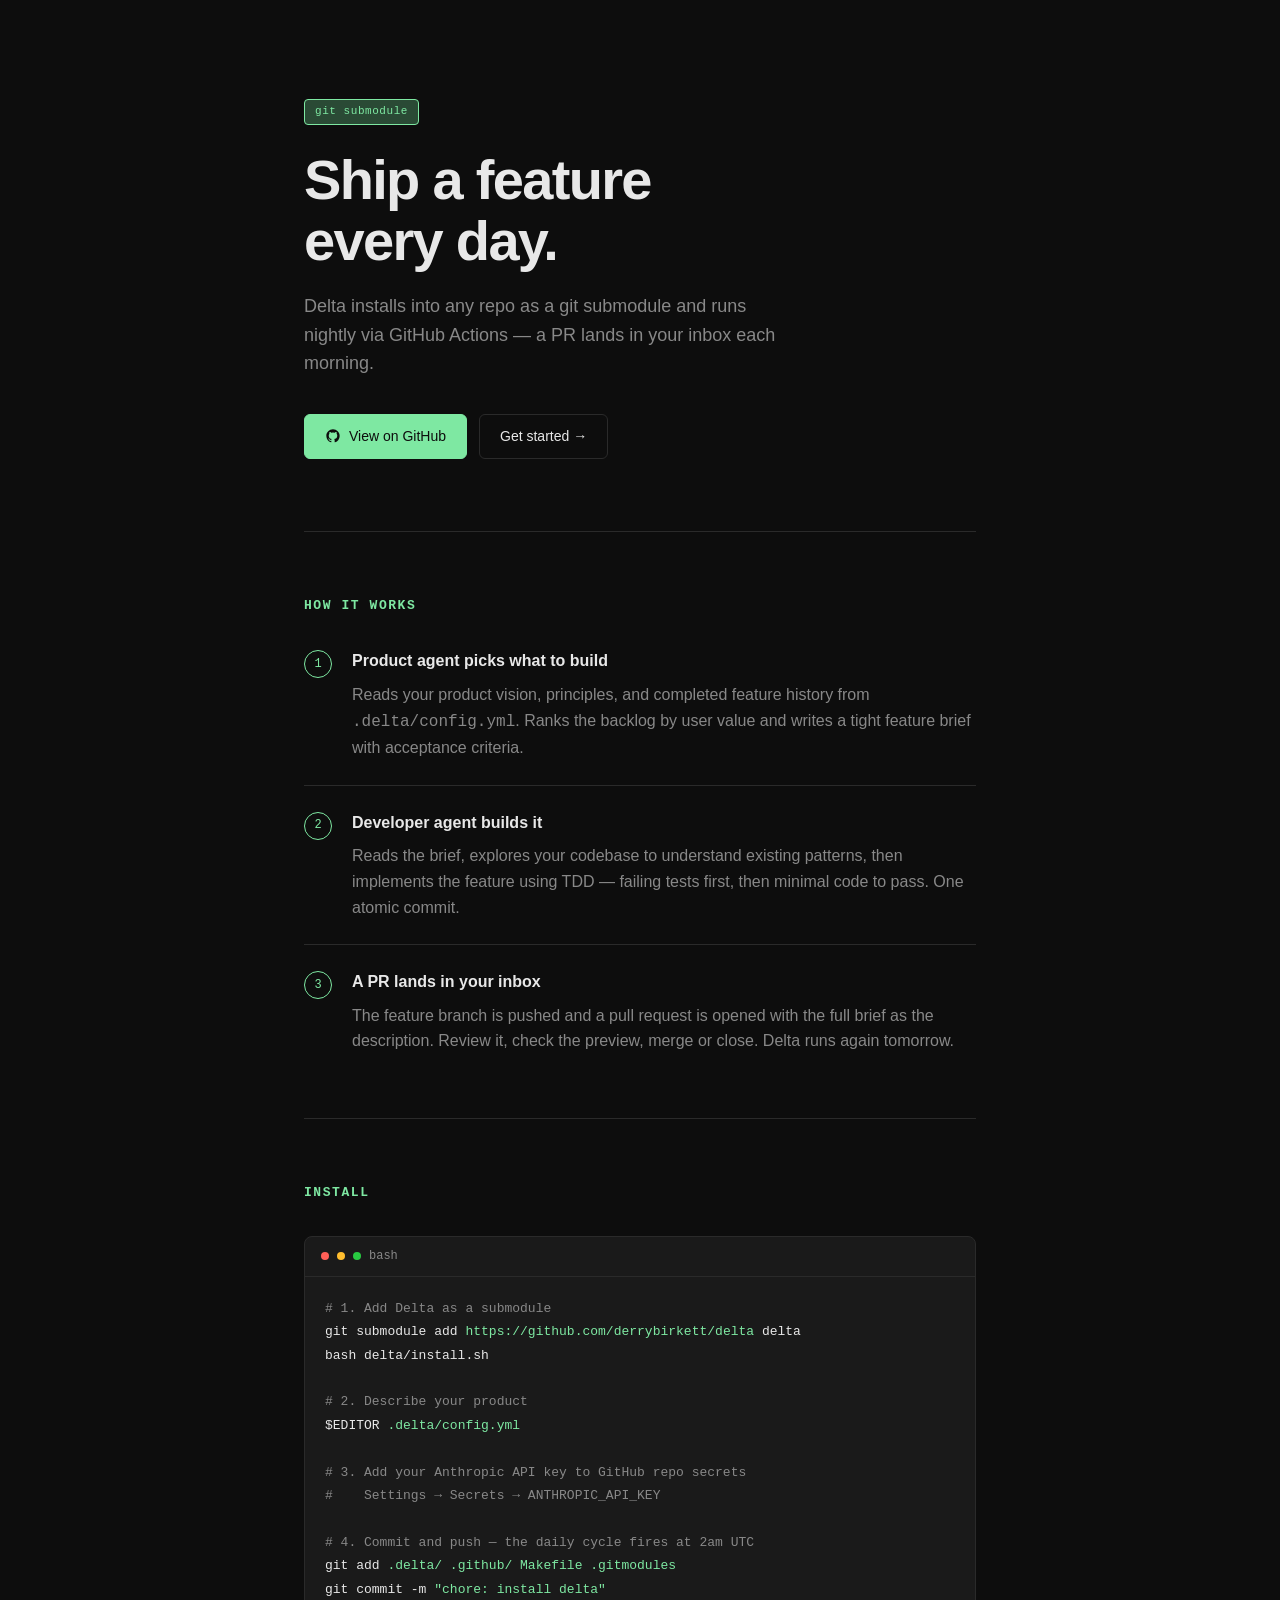
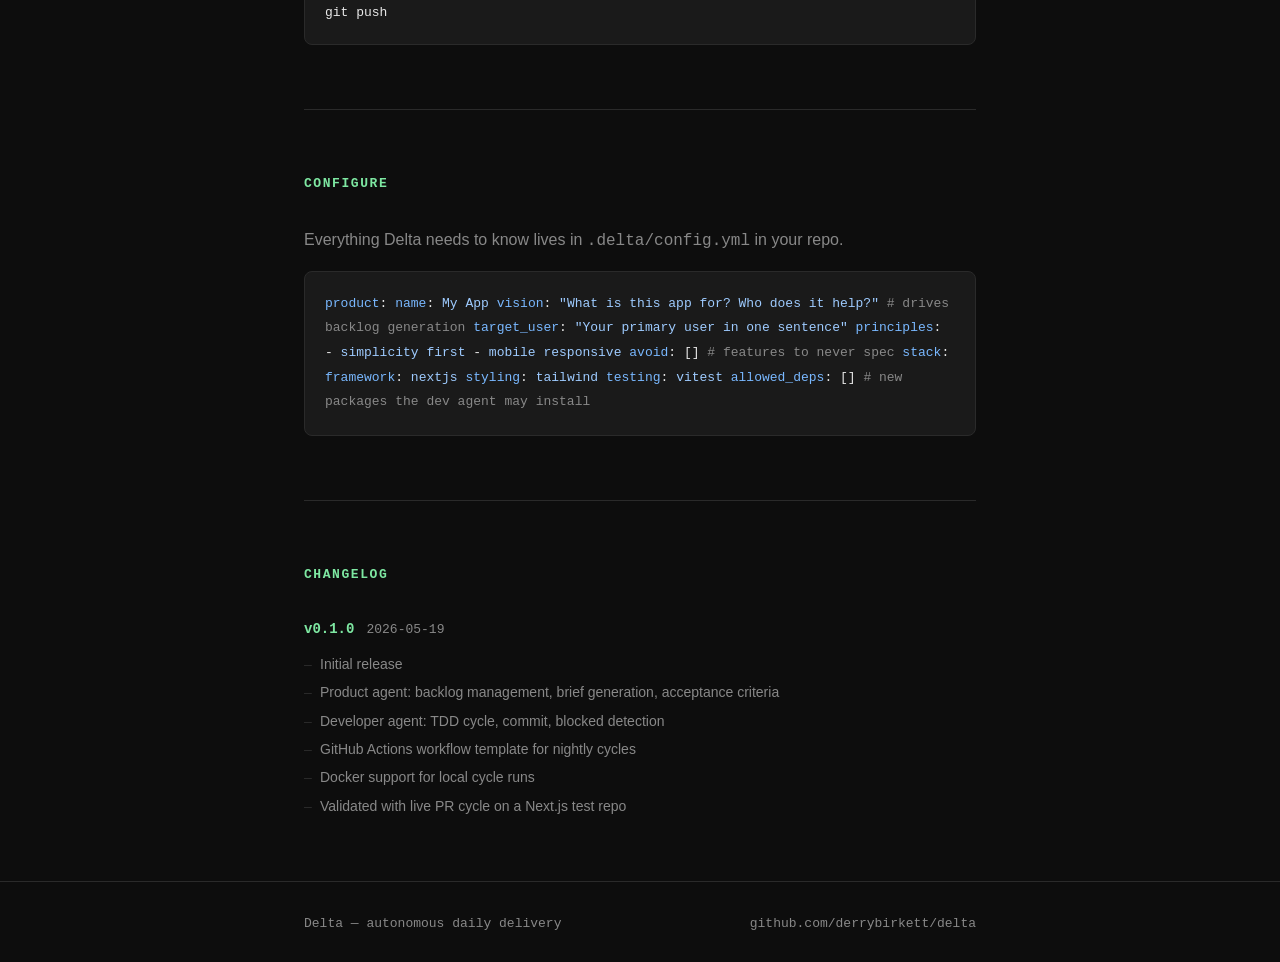
==== index.html @ 91abb2fc "deploy: ed988d0aca6b5d15298010aaf82d086846bd4c56" ====
<!DOCTYPE html>
<html lang="en">
<head>
  <meta charset="UTF-8">
  <meta name="viewport" content="width=device-width, initial-scale=1.0">
  <meta name="description" content="An autonomous agent crew that ships one feature per day. Installs into any repo as a git submodule.">
  <title>Delta — Autonomous daily feature delivery</title>
  <link rel="stylesheet" href="style.css">
</head>
<body>

<div class="container">

  <!-- Hero -->
  <section id="hero">
    <div class="hero-badge">git submodule</div>
    <h1>Ship a feature<br>every day.</h1>
    <p class="subtitle">
      Delta installs into any repo as a git submodule and runs nightly via GitHub Actions — a PR lands in your inbox each morning.
    </p>
    <div class="cta-group">
      <a href="https://github.com/derrybirkett/delta" class="btn btn-primary">
        <svg width="16" height="16" viewBox="0 0 24 24" fill="currentColor"><path d="M12 2C6.477 2 2 6.477 2 12c0 4.418 2.865 8.166 6.839 9.489.5.092.682-.217.682-.482 0-.237-.009-.868-.013-1.703-2.782.604-3.369-1.34-3.369-1.34-.454-1.156-1.11-1.463-1.11-1.463-.908-.62.069-.608.069-.608 1.003.07 1.531 1.03 1.531 1.03.892 1.529 2.341 1.087 2.91.832.092-.647.35-1.088.636-1.338-2.22-.253-4.555-1.11-4.555-4.943 0-1.091.39-1.984 1.029-2.683-.103-.253-.446-1.27.098-2.647 0 0 .84-.269 2.75 1.025A9.578 9.578 0 0 1 12 6.836a9.59 9.59 0 0 1 2.504.337c1.909-1.294 2.747-1.025 2.747-1.025.546 1.377.202 2.394.1 2.647.64.699 1.028 1.592 1.028 2.683 0 3.842-2.339 4.687-4.566 4.935.359.309.678.919.678 1.852 0 1.336-.012 2.415-.012 2.741 0 .267.18.578.688.48C19.138 20.163 22 16.418 22 12c0-5.523-4.477-10-10-10z"/></svg>
        View on GitHub
      </a>
      <a href="#install" class="btn btn-secondary">Get started →</a>
    </div>
  </section>

  <!-- How it works -->
  <section id="how-it-works">
    <h2>How it works</h2>
    <div class="steps">
      <div class="step">
        <div class="step-num">1</div>
        <div class="step-body">
          <h3>Product agent picks what to build</h3>
          <p>Reads your product vision, principles, and completed feature history from <code>.delta/config.yml</code>. Ranks the backlog by user value and writes a tight feature brief with acceptance criteria.</p>
        </div>
      </div>
      <div class="step">
        <div class="step-num">2</div>
        <div class="step-body">
          <h3>Developer agent builds it</h3>
          <p>Reads the brief, explores your codebase to understand existing patterns, then implements the feature using TDD — failing tests first, then minimal code to pass. One atomic commit.</p>
        </div>
      </div>
      <div class="step">
        <div class="step-num">3</div>
        <div class="step-body">
          <h3>A PR lands in your inbox</h3>
          <p>The feature branch is pushed and a pull request is opened with the full brief as the description. Review it, check the preview, merge or close. Delta runs again tomorrow.</p>
        </div>
      </div>
    </div>
  </section>

  <!-- Install -->
  <section id="install">
    <h2>Install</h2>
    <div class="install-block">
      <div class="block-header">
        <span class="dot dot-red"></span>
        <span class="dot dot-yellow"></span>
        <span class="dot dot-green"></span>
        bash
      </div>
      <pre><span class="comment"># 1. Add Delta as a submodule</span>
<span class="cmd">git submodule add</span> <span class="arg">https://github.com/derrybirkett/delta</span> delta
<span class="cmd">bash delta/install.sh</span>

<span class="comment"># 2. Describe your product</span>
<span class="cmd">$EDITOR</span> <span class="arg">.delta/config.yml</span>

<span class="comment"># 3. Add your Anthropic API key to GitHub repo secrets</span>
<span class="comment">#    Settings → Secrets → ANTHROPIC_API_KEY</span>

<span class="comment"># 4. Commit and push — the daily cycle fires at 2am UTC</span>
<span class="cmd">git add</span> <span class="arg">.delta/ .github/ Makefile .gitmodules</span>
<span class="cmd">git commit -m</span> <span class="arg">"chore: install delta"</span>
<span class="cmd">git push</span></pre>
    </div>
  </section>

  <!-- Configure -->
  <section id="configure">
    <h2>Configure</h2>
    <p>Everything Delta needs to know lives in <code>.delta/config.yml</code> in your repo.</p>
    <div class="config-block"><span class="key">product</span>:
  <span class="key">name</span>: <span class="str">My App</span>
  <span class="key">vision</span>: <span class="str">"What is this app for? Who does it help?"</span>   <span class="comment"># drives backlog generation</span>
  <span class="key">target_user</span>: <span class="str">"Your primary user in one sentence"</span>
  <span class="key">principles</span>:
    - <span class="str">simplicity first</span>
    - <span class="str">mobile responsive</span>
  <span class="key">avoid</span>: []                                               <span class="comment"># features to never spec</span>

<span class="key">stack</span>:
  <span class="key">framework</span>: <span class="str">nextjs</span>
  <span class="key">styling</span>: <span class="str">tailwind</span>
  <span class="key">testing</span>: <span class="str">vitest</span>
  <span class="key">allowed_deps</span>: []                                        <span class="comment"># new packages the dev agent may install</span></div>
  </section>

  <!-- Changelog -->
  <section id="changelog">
    <h2>Changelog</h2>
    <div class="changelog">
      <div class="release">
        <div class="release-header">
          <span class="release-version">v0.1.0</span>
          <span class="release-date">2026-05-19</span>
        </div>
        <ul class="release-notes">
          <li>Initial release</li>
          <li>Product agent: backlog management, brief generation, acceptance criteria</li>
          <li>Developer agent: TDD cycle, commit, blocked detection</li>
          <li>GitHub Actions workflow template for nightly cycles</li>
          <li>Docker support for local cycle runs</li>
          <li>Validated with live PR cycle on a Next.js test repo</li>
        </ul>
      </div>
    </div>
  </section>

</div>

<footer>
  <div class="container" style="display:flex;justify-content:space-between;align-items:center;flex-wrap:wrap;gap:12px;width:100%">
    <span>Delta — autonomous daily delivery</span>
    <a href="https://github.com/derrybirkett/delta">github.com/derrybirkett/delta</a>
  </div>
</footer>

</body>
</html>
---- style.css ----
*, *::before, *::after { box-sizing: border-box; margin: 0; padding: 0; }

:root {
  --bg: #0d0d0d;
  --surface: #161616;
  --border: #2a2a2a;
  --text: #e8e8e8;
  --muted: #888;
  --accent: #7ee8a2;
  --accent-dim: #2a4a35;
  --code-bg: #1a1a1a;
  --font-mono: "SF Mono", "Fira Code", "Cascadia Code", ui-monospace, monospace;
  --font-sans: -apple-system, BlinkMacSystemFont, "Segoe UI", sans-serif;
}

html { scroll-behavior: smooth; }

body {
  background: var(--bg);
  color: var(--text);
  font-family: var(--font-sans);
  font-size: 16px;
  line-height: 1.6;
  -webkit-font-smoothing: antialiased;
}

a { color: var(--accent); text-decoration: none; }
a:hover { text-decoration: underline; }

/* Layout */
.container {
  max-width: 720px;
  margin: 0 auto;
  padding: 0 24px;
}

section { padding: 64px 0; border-bottom: 1px solid var(--border); }
section:last-child { border-bottom: none; }

h2 {
  font-size: 13px;
  font-family: var(--font-mono);
  color: var(--accent);
  letter-spacing: 0.12em;
  text-transform: uppercase;
  margin-bottom: 32px;
}

h3 {
  font-size: 16px;
  font-weight: 600;
  margin-bottom: 8px;
  color: var(--text);
}

p { color: var(--muted); margin-bottom: 16px; }
p:last-child { margin-bottom: 0; }

/* Hero */
#hero {
  padding: 96px 0 72px;
  border-bottom: 1px solid var(--border);
}

.hero-badge {
  display: inline-block;
  font-family: var(--font-mono);
  font-size: 11px;
  color: var(--accent);
  background: var(--accent-dim);
  border: 1px solid var(--accent);
  border-radius: 4px;
  padding: 3px 10px;
  margin-bottom: 24px;
  letter-spacing: 0.05em;
}

#hero h1 {
  font-size: clamp(36px, 6vw, 56px);
  font-weight: 700;
  letter-spacing: -0.03em;
  line-height: 1.1;
  margin-bottom: 20px;
  color: var(--text);
}

#hero .subtitle {
  font-size: 18px;
  color: var(--muted);
  max-width: 480px;
  margin-bottom: 36px;
}

.cta-group { display: flex; gap: 12px; flex-wrap: wrap; }

.btn {
  display: inline-flex;
  align-items: center;
  gap: 8px;
  font-size: 14px;
  font-weight: 500;
  padding: 10px 20px;
  border-radius: 6px;
  border: 1px solid transparent;
  cursor: pointer;
  transition: opacity 0.15s;
}
.btn:hover { opacity: 0.85; text-decoration: none; }

.btn-primary {
  background: var(--accent);
  color: #0d0d0d;
  border-color: var(--accent);
}

.btn-secondary {
  background: transparent;
  color: var(--text);
  border-color: var(--border);
}

/* How it works */
.steps { display: flex; flex-direction: column; gap: 0; }

.step {
  display: flex;
  gap: 20px;
  padding: 24px 0;
  border-bottom: 1px solid var(--border);
}
.step:last-child { border-bottom: none; padding-bottom: 0; }
.step:first-child { padding-top: 0; }

.step-num {
  flex-shrink: 0;
  width: 28px;
  height: 28px;
  border-radius: 50%;
  border: 1px solid var(--accent);
  color: var(--accent);
  font-family: var(--font-mono);
  font-size: 12px;
  display: flex;
  align-items: center;
  justify-content: center;
  margin-top: 2px;
}

.step-body p { margin-bottom: 0; }

/* Install */
.install-block {
  background: var(--code-bg);
  border: 1px solid var(--border);
  border-radius: 8px;
  overflow: hidden;
}

.install-block .block-header {
  padding: 10px 16px;
  border-bottom: 1px solid var(--border);
  font-family: var(--font-mono);
  font-size: 12px;
  color: var(--muted);
  display: flex;
  align-items: center;
  gap: 8px;
}

.block-header .dot { width: 8px; height: 8px; border-radius: 50%; }
.dot-red { background: #ff5f57; }
.dot-yellow { background: #ffbd2e; }
.dot-green { background: #28ca41; }

.install-block pre {
  padding: 20px;
  overflow-x: auto;
  font-family: var(--font-mono);
  font-size: 13px;
  line-height: 1.8;
  color: var(--text);
}

.install-block .comment { color: var(--muted); }
.install-block .cmd { color: var(--text); }
.install-block .arg { color: var(--accent); }

/* Config */
.config-block {
  background: var(--code-bg);
  border: 1px solid var(--border);
  border-radius: 8px;
  padding: 20px;
  font-family: var(--font-mono);
  font-size: 13px;
  line-height: 1.9;
  overflow-x: auto;
}

.config-block .key { color: #79b8ff; }
.config-block .val { color: #f97583; }
.config-block .str { color: #9ecbff; }
.config-block .comment { color: var(--muted); }

/* Changelog */
.changelog { display: flex; flex-direction: column; gap: 32px; }

.release-header {
  display: flex;
  align-items: baseline;
  gap: 12px;
  margin-bottom: 12px;
}

.release-version {
  font-family: var(--font-mono);
  font-size: 14px;
  color: var(--accent);
  font-weight: 600;
}

.release-date {
  font-size: 13px;
  color: var(--muted);
  font-family: var(--font-mono);
}

.release-notes {
  list-style: none;
  display: flex;
  flex-direction: column;
  gap: 6px;
}

.release-notes li {
  font-size: 14px;
  color: var(--muted);
  padding-left: 16px;
  position: relative;
}

.release-notes li::before {
  content: "–";
  position: absolute;
  left: 0;
  color: var(--border);
}

/* Footer */
footer {
  padding: 32px 0;
  font-size: 13px;
  color: var(--muted);
  font-family: var(--font-mono);
  display: flex;
  justify-content: space-between;
  align-items: center;
  flex-wrap: wrap;
  gap: 12px;
  border-top: 1px solid var(--border);
}

footer a { color: var(--muted); }
footer a:hover { color: var(--text); }

/* Responsive */
@media (max-width: 480px) {
  #hero { padding: 64px 0 48px; }
  section { padding: 48px 0; }
  .step { gap: 16px; }
}
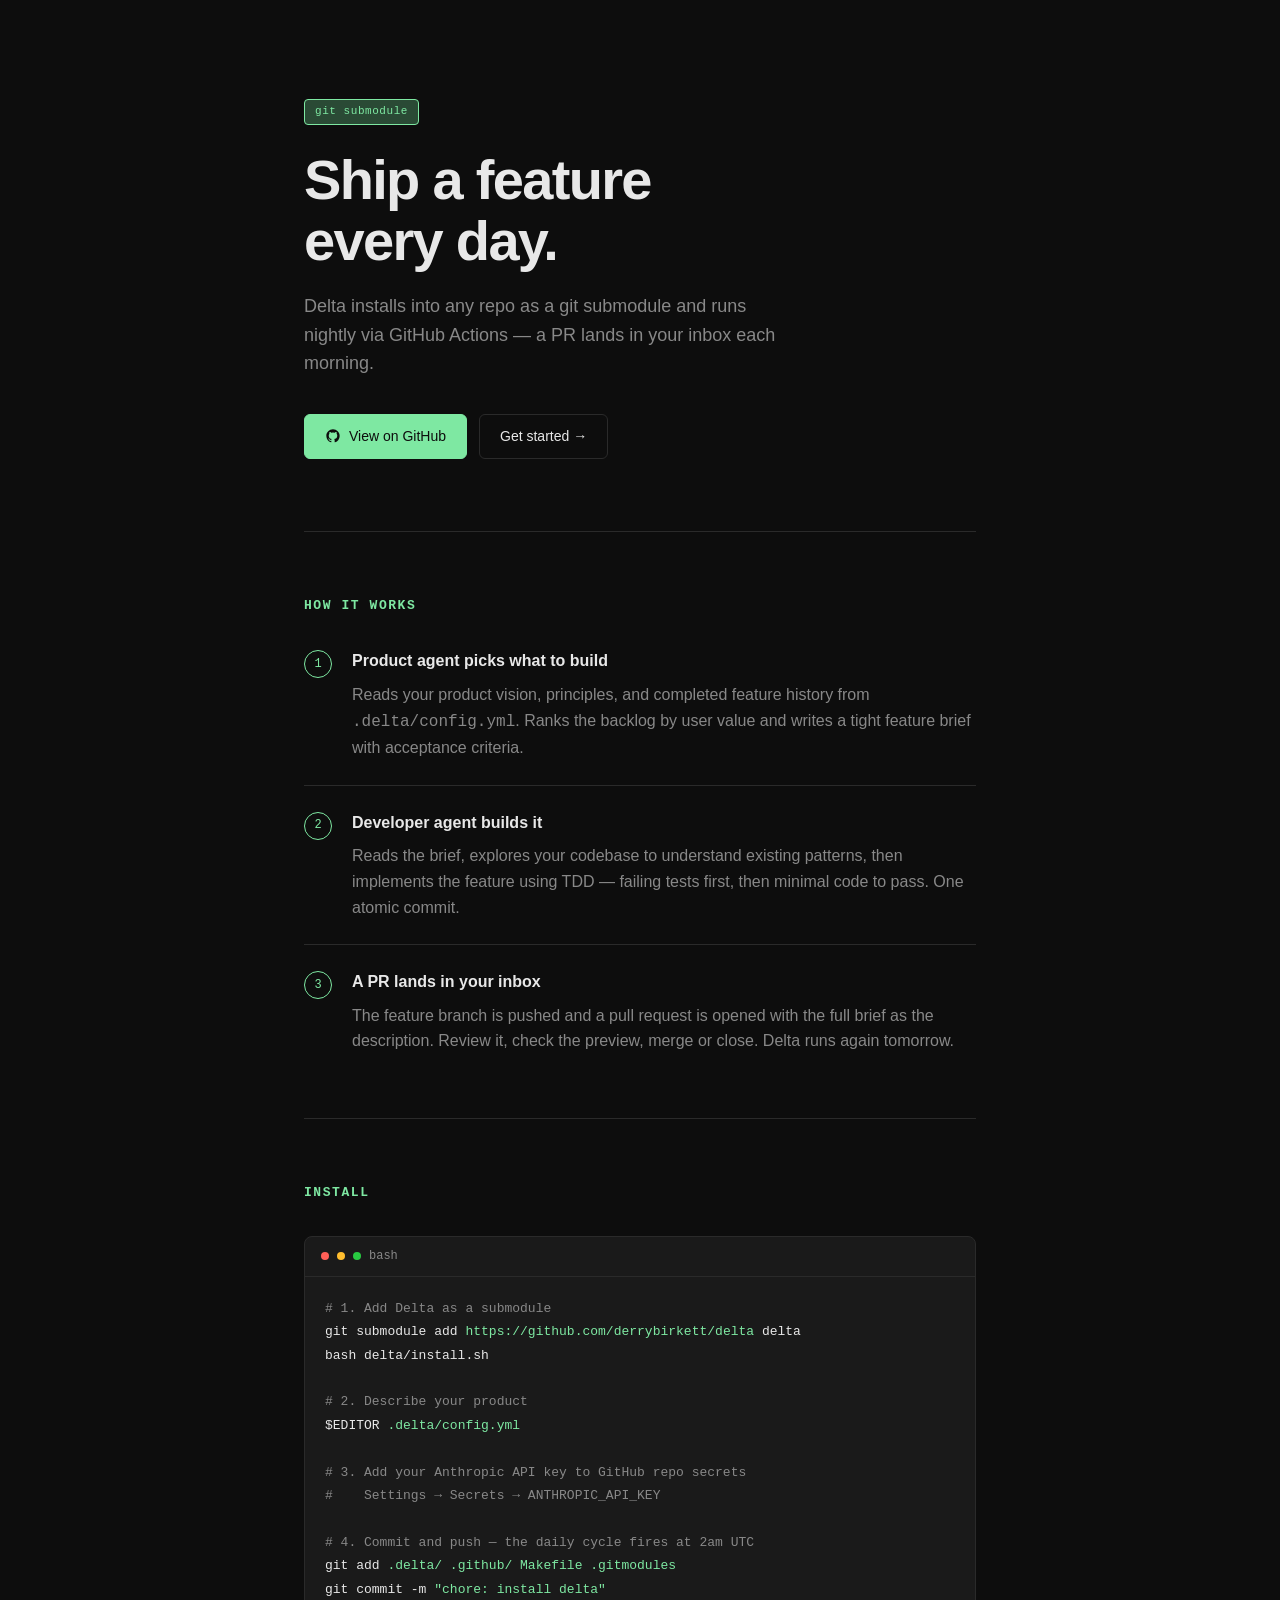
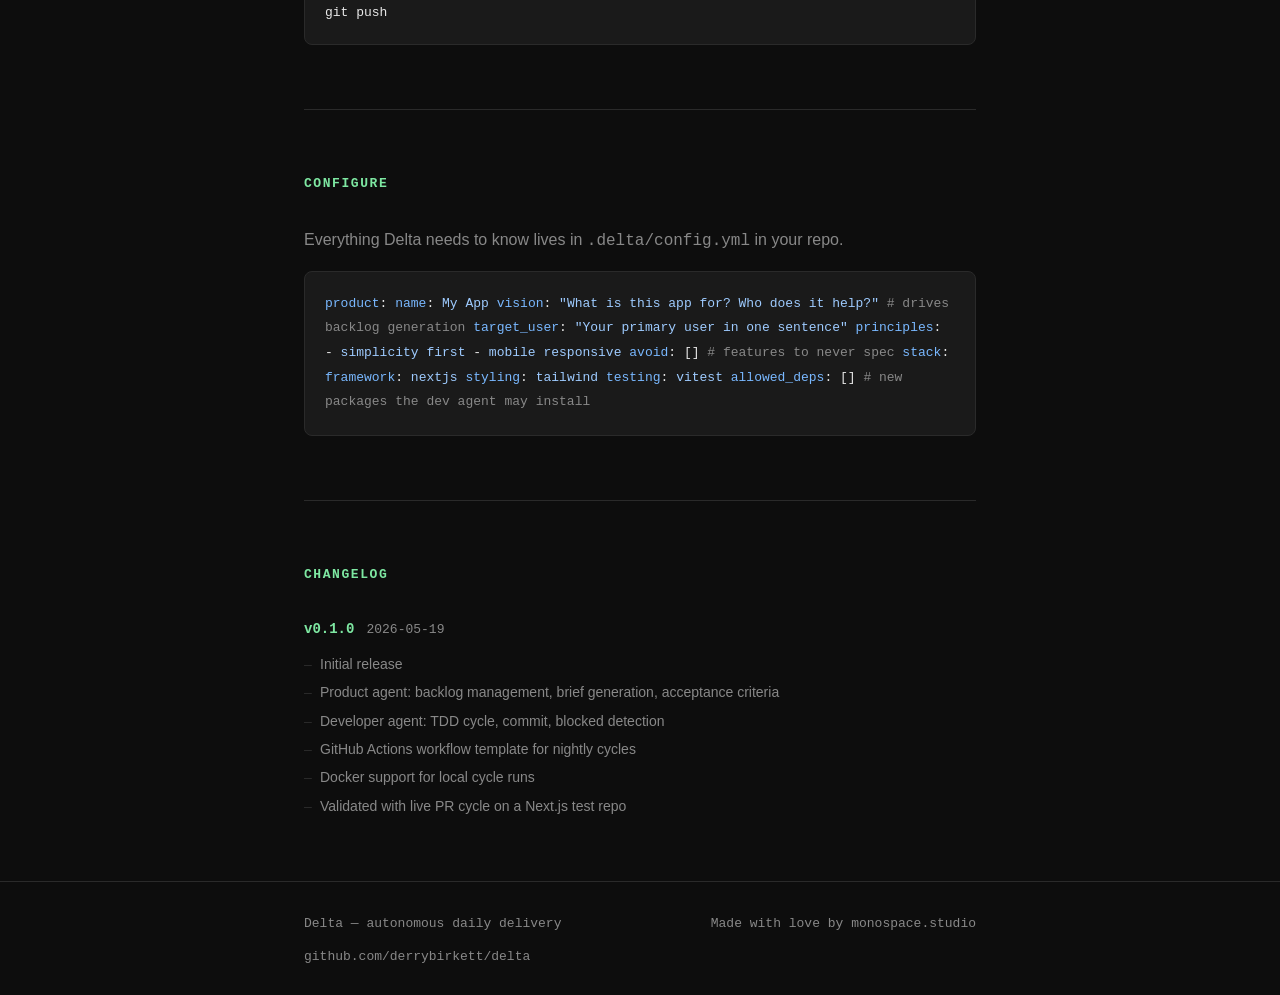
==== commit 63e5f997: "docs: add monospace.studio footer credit" ====
--- a/index.html
+++ b/index.html
@@ -128,6 +128,7 @@
 <footer>
   <div class="container" style="display:flex;justify-content:space-between;align-items:center;flex-wrap:wrap;gap:12px;width:100%">
     <span>Delta — autonomous daily delivery</span>
+    <span>Made with love by <a href="https://monospace.studio">monospace.studio</a></span>
     <a href="https://github.com/derrybirkett/delta">github.com/derrybirkett/delta</a>
   </div>
 </footer>
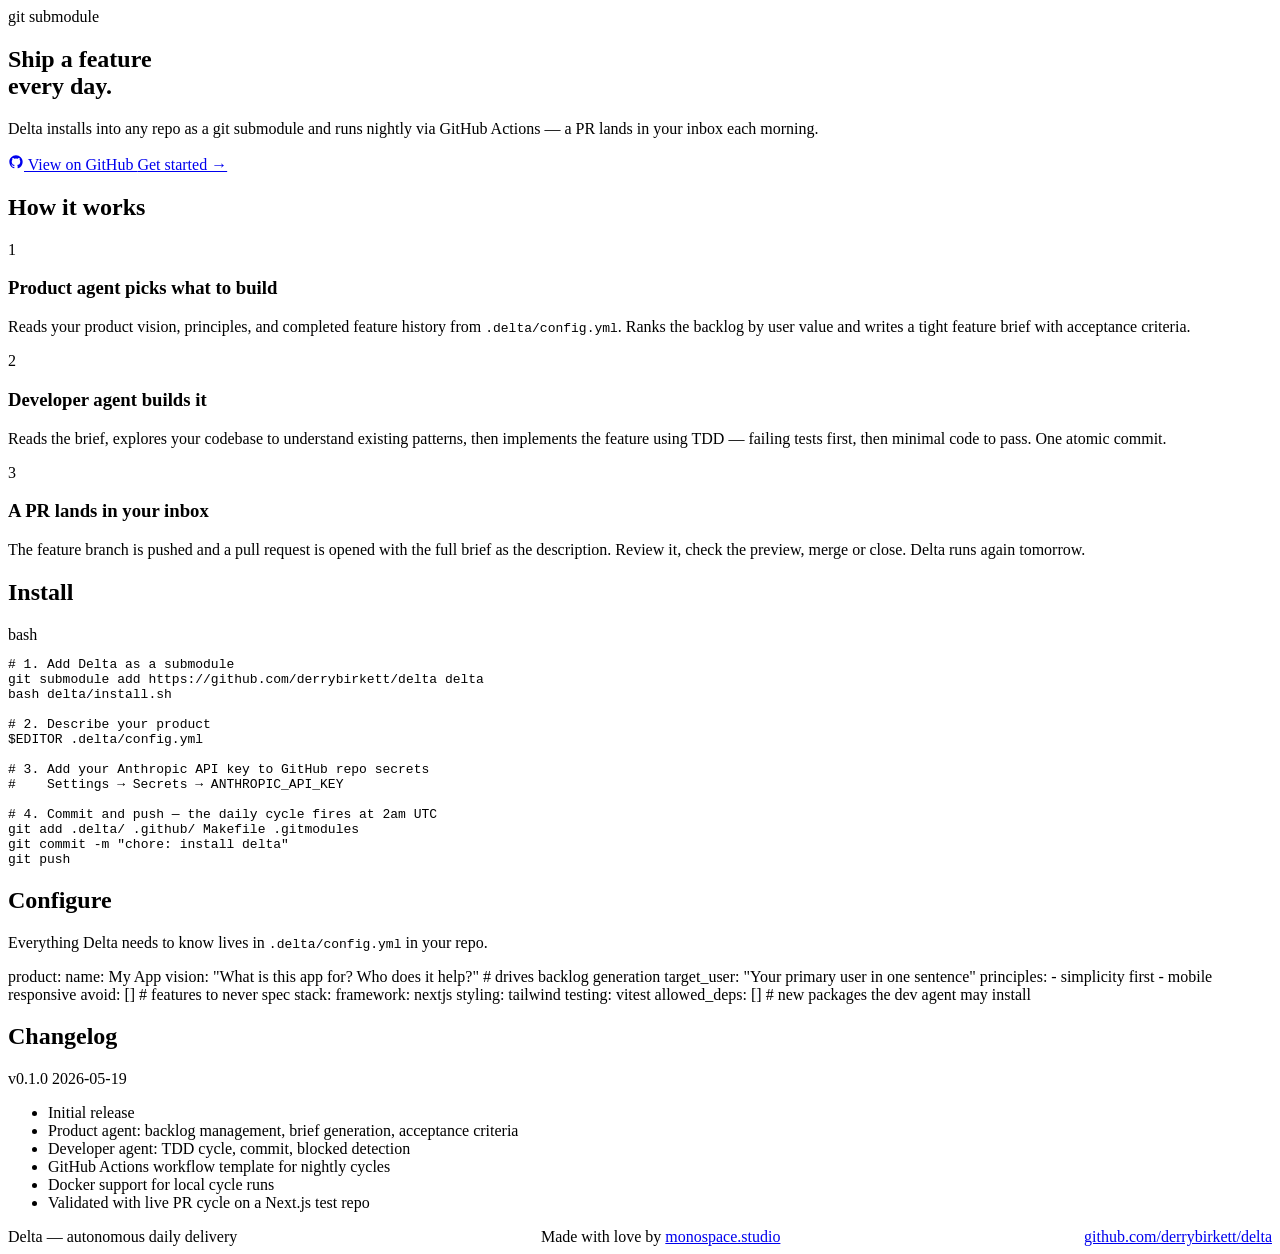
==== commit db1b987e: "deploy: 6c6620caf2605b1deaeb5d93ff5c375c9567f309" ====
--- a/index.html
+++ b/index.html
@@ -5,6 +5,7 @@
   <meta name="viewport" content="width=device-width, initial-scale=1.0">
   <meta name="description" content="An autonomous agent crew that ships one feature per day. Installs into any repo as a git submodule.">
   <title>Delta — Autonomous daily feature delivery</title>
+  <link rel="stylesheet" href="https://monospace.studio/labs/shared.css">
   <link rel="stylesheet" href="style.css">
 </head>
 <body>
--- a/style.css
+++ b/style.css
@@ -1,271 +1,2 @@
-*, *::before, *::after { box-sizing: border-box; margin: 0; padding: 0; }
-
-:root {
-  --bg: #0d0d0d;
-  --surface: #161616;
-  --border: #2a2a2a;
-  --text: #e8e8e8;
-  --muted: #888;
-  --accent: #7ee8a2;
-  --accent-dim: #2a4a35;
-  --code-bg: #1a1a1a;
-  --font-mono: "SF Mono", "Fira Code", "Cascadia Code", ui-monospace, monospace;
-  --font-sans: -apple-system, BlinkMacSystemFont, "Segoe UI", sans-serif;
-}
-
-html { scroll-behavior: smooth; }
-
-body {
-  background: var(--bg);
-  color: var(--text);
-  font-family: var(--font-sans);
-  font-size: 16px;
-  line-height: 1.6;
-  -webkit-font-smoothing: antialiased;
-}
-
-a { color: var(--accent); text-decoration: none; }
-a:hover { text-decoration: underline; }
-
-/* Layout */
-.container {
-  max-width: 720px;
-  margin: 0 auto;
-  padding: 0 24px;
-}
-
-section { padding: 64px 0; border-bottom: 1px solid var(--border); }
-section:last-child { border-bottom: none; }
-
-h2 {
-  font-size: 13px;
-  font-family: var(--font-mono);
-  color: var(--accent);
-  letter-spacing: 0.12em;
-  text-transform: uppercase;
-  margin-bottom: 32px;
-}
-
-h3 {
-  font-size: 16px;
-  font-weight: 600;
-  margin-bottom: 8px;
-  color: var(--text);
-}
-
-p { color: var(--muted); margin-bottom: 16px; }
-p:last-child { margin-bottom: 0; }
-
-/* Hero */
-#hero {
-  padding: 96px 0 72px;
-  border-bottom: 1px solid var(--border);
-}
-
-.hero-badge {
-  display: inline-block;
-  font-family: var(--font-mono);
-  font-size: 11px;
-  color: var(--accent);
-  background: var(--accent-dim);
-  border: 1px solid var(--accent);
-  border-radius: 4px;
-  padding: 3px 10px;
-  margin-bottom: 24px;
-  letter-spacing: 0.05em;
-}
-
-#hero h1 {
-  font-size: clamp(36px, 6vw, 56px);
-  font-weight: 700;
-  letter-spacing: -0.03em;
-  line-height: 1.1;
-  margin-bottom: 20px;
-  color: var(--text);
-}
-
-#hero .subtitle {
-  font-size: 18px;
-  color: var(--muted);
-  max-width: 480px;
-  margin-bottom: 36px;
-}
-
-.cta-group { display: flex; gap: 12px; flex-wrap: wrap; }
-
-.btn {
-  display: inline-flex;
-  align-items: center;
-  gap: 8px;
-  font-size: 14px;
-  font-weight: 500;
-  padding: 10px 20px;
-  border-radius: 6px;
-  border: 1px solid transparent;
-  cursor: pointer;
-  transition: opacity 0.15s;
-}
-.btn:hover { opacity: 0.85; text-decoration: none; }
-
-.btn-primary {
-  background: var(--accent);
-  color: #0d0d0d;
-  border-color: var(--accent);
-}
-
-.btn-secondary {
-  background: transparent;
-  color: var(--text);
-  border-color: var(--border);
-}
-
-/* How it works */
-.steps { display: flex; flex-direction: column; gap: 0; }
-
-.step {
-  display: flex;
-  gap: 20px;
-  padding: 24px 0;
-  border-bottom: 1px solid var(--border);
-}
-.step:last-child { border-bottom: none; padding-bottom: 0; }
-.step:first-child { padding-top: 0; }
-
-.step-num {
-  flex-shrink: 0;
-  width: 28px;
-  height: 28px;
-  border-radius: 50%;
-  border: 1px solid var(--accent);
-  color: var(--accent);
-  font-family: var(--font-mono);
-  font-size: 12px;
-  display: flex;
-  align-items: center;
-  justify-content: center;
-  margin-top: 2px;
-}
-
-.step-body p { margin-bottom: 0; }
-
-/* Install */
-.install-block {
-  background: var(--code-bg);
-  border: 1px solid var(--border);
-  border-radius: 8px;
-  overflow: hidden;
-}
-
-.install-block .block-header {
-  padding: 10px 16px;
-  border-bottom: 1px solid var(--border);
-  font-family: var(--font-mono);
-  font-size: 12px;
-  color: var(--muted);
-  display: flex;
-  align-items: center;
-  gap: 8px;
-}
-
-.block-header .dot { width: 8px; height: 8px; border-radius: 50%; }
-.dot-red { background: #ff5f57; }
-.dot-yellow { background: #ffbd2e; }
-.dot-green { background: #28ca41; }
-
-.install-block pre {
-  padding: 20px;
-  overflow-x: auto;
-  font-family: var(--font-mono);
-  font-size: 13px;
-  line-height: 1.8;
-  color: var(--text);
-}
-
-.install-block .comment { color: var(--muted); }
-.install-block .cmd { color: var(--text); }
-.install-block .arg { color: var(--accent); }
-
-/* Config */
-.config-block {
-  background: var(--code-bg);
-  border: 1px solid var(--border);
-  border-radius: 8px;
-  padding: 20px;
-  font-family: var(--font-mono);
-  font-size: 13px;
-  line-height: 1.9;
-  overflow-x: auto;
-}
-
-.config-block .key { color: #79b8ff; }
-.config-block .val { color: #f97583; }
-.config-block .str { color: #9ecbff; }
-.config-block .comment { color: var(--muted); }
-
-/* Changelog */
-.changelog { display: flex; flex-direction: column; gap: 32px; }
-
-.release-header {
-  display: flex;
-  align-items: baseline;
-  gap: 12px;
-  margin-bottom: 12px;
-}
-
-.release-version {
-  font-family: var(--font-mono);
-  font-size: 14px;
-  color: var(--accent);
-  font-weight: 600;
-}
-
-.release-date {
-  font-size: 13px;
-  color: var(--muted);
-  font-family: var(--font-mono);
-}
-
-.release-notes {
-  list-style: none;
-  display: flex;
-  flex-direction: column;
-  gap: 6px;
-}
-
-.release-notes li {
-  font-size: 14px;
-  color: var(--muted);
-  padding-left: 16px;
-  position: relative;
-}
-
-.release-notes li::before {
-  content: "–";
-  position: absolute;
-  left: 0;
-  color: var(--border);
-}
-
-/* Footer */
-footer {
-  padding: 32px 0;
-  font-size: 13px;
-  color: var(--muted);
-  font-family: var(--font-mono);
-  display: flex;
-  justify-content: space-between;
-  align-items: center;
-  flex-wrap: wrap;
-  gap: 12px;
-  border-top: 1px solid var(--border);
-}
-
-footer a { color: var(--muted); }
-footer a:hover { color: var(--text); }
-
-/* Responsive */
-@media (max-width: 480px) {
-  #hero { padding: 64px 0 48px; }
-  section { padding: 48px 0; }
-  .step { gap: 16px; }
-}
+/* Delta — product-specific overrides */
+/* Base styles: https://monospace.studio/labs/shared.css */
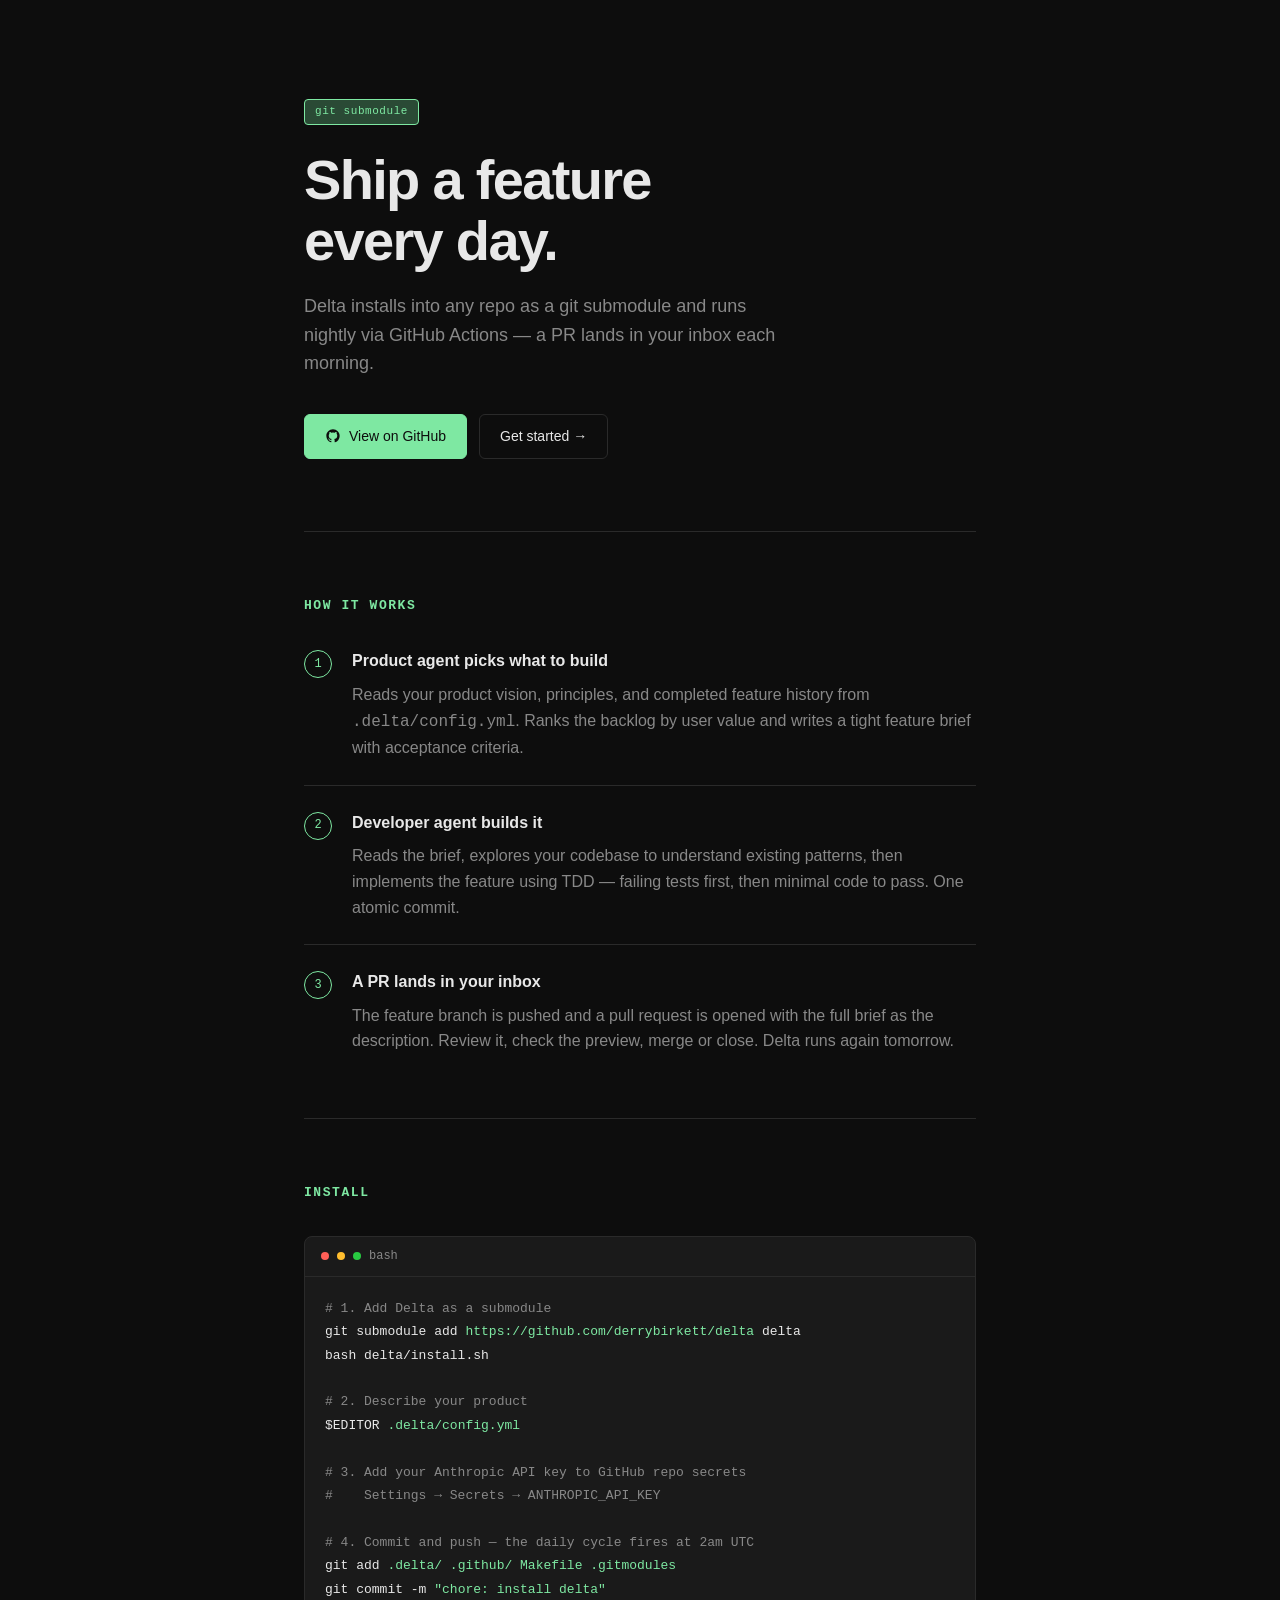
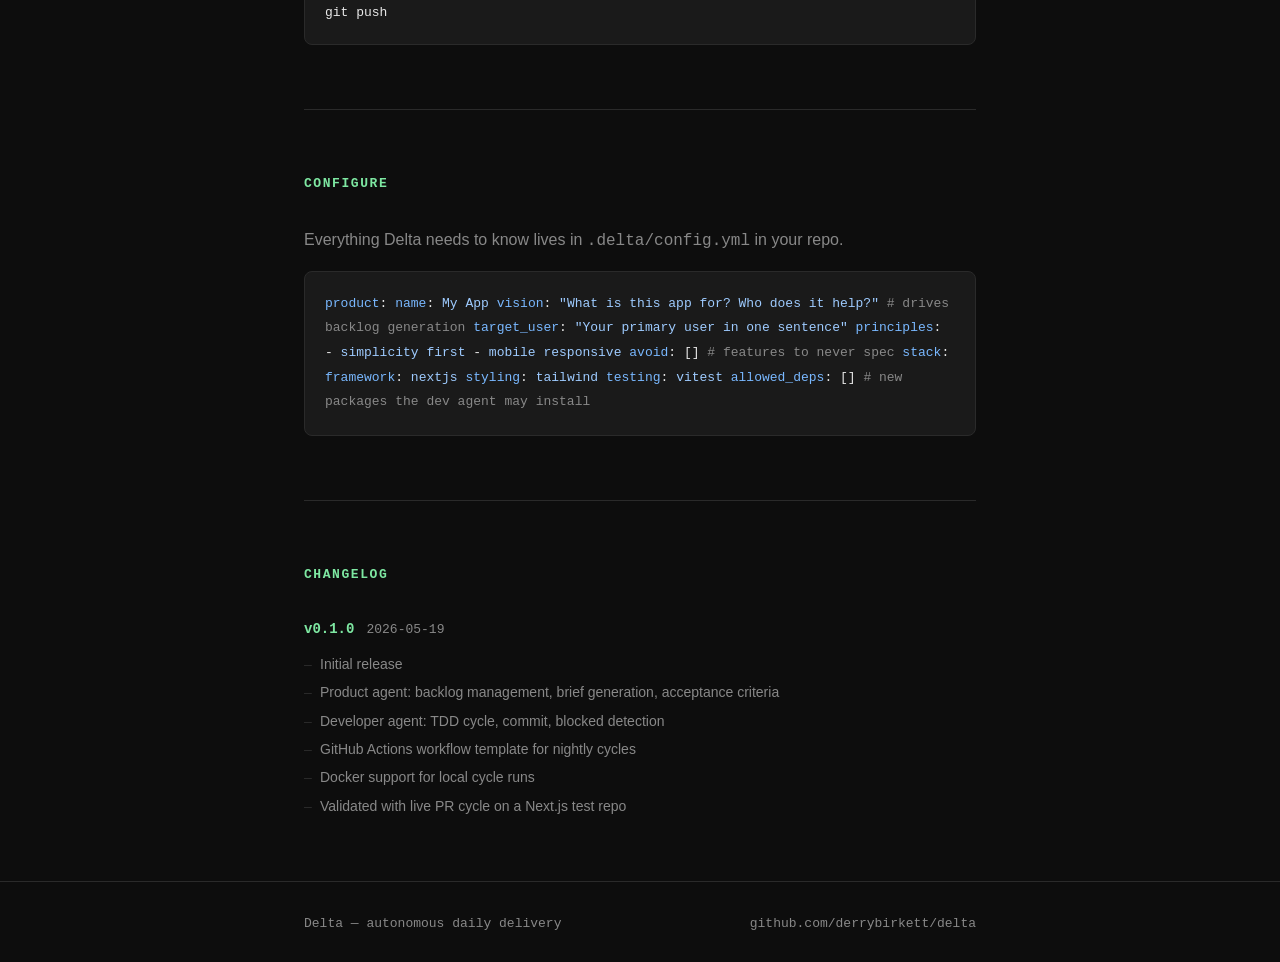
==== commit 9686d6bc: "deploy: a898bdaf4d9d5aff99668409f3383558e83b0ca7" ====
--- a/index.html
+++ b/index.html
@@ -5,7 +5,6 @@
   <meta name="viewport" content="width=device-width, initial-scale=1.0">
   <meta name="description" content="An autonomous agent crew that ships one feature per day. Installs into any repo as a git submodule.">
   <title>Delta — Autonomous daily feature delivery</title>
-  <link rel="stylesheet" href="https://monospace.studio/labs/shared.css">
   <link rel="stylesheet" href="style.css">
 </head>
 <body>
@@ -129,7 +128,6 @@
 <footer>
   <div class="container" style="display:flex;justify-content:space-between;align-items:center;flex-wrap:wrap;gap:12px;width:100%">
     <span>Delta — autonomous daily delivery</span>
-    <span>Made with love by <a href="https://monospace.studio">monospace.studio</a></span>
     <a href="https://github.com/derrybirkett/delta">github.com/derrybirkett/delta</a>
   </div>
 </footer>
--- a/style.css
+++ b/style.css
@@ -1,2 +1,271 @@
-/* Delta — product-specific overrides */
-/* Base styles: https://monospace.studio/labs/shared.css */
+*, *::before, *::after { box-sizing: border-box; margin: 0; padding: 0; }
+
+:root {
+  --bg: #0d0d0d;
+  --surface: #161616;
+  --border: #2a2a2a;
+  --text: #e8e8e8;
+  --muted: #888;
+  --accent: #7ee8a2;
+  --accent-dim: #2a4a35;
+  --code-bg: #1a1a1a;
+  --font-mono: "SF Mono", "Fira Code", "Cascadia Code", ui-monospace, monospace;
+  --font-sans: -apple-system, BlinkMacSystemFont, "Segoe UI", sans-serif;
+}
+
+html { scroll-behavior: smooth; }
+
+body {
+  background: var(--bg);
+  color: var(--text);
+  font-family: var(--font-sans);
+  font-size: 16px;
+  line-height: 1.6;
+  -webkit-font-smoothing: antialiased;
+}
+
+a { color: var(--accent); text-decoration: none; }
+a:hover { text-decoration: underline; }
+
+/* Layout */
+.container {
+  max-width: 720px;
+  margin: 0 auto;
+  padding: 0 24px;
+}
+
+section { padding: 64px 0; border-bottom: 1px solid var(--border); }
+section:last-child { border-bottom: none; }
+
+h2 {
+  font-size: 13px;
+  font-family: var(--font-mono);
+  color: var(--accent);
+  letter-spacing: 0.12em;
+  text-transform: uppercase;
+  margin-bottom: 32px;
+}
+
+h3 {
+  font-size: 16px;
+  font-weight: 600;
+  margin-bottom: 8px;
+  color: var(--text);
+}
+
+p { color: var(--muted); margin-bottom: 16px; }
+p:last-child { margin-bottom: 0; }
+
+/* Hero */
+#hero {
+  padding: 96px 0 72px;
+  border-bottom: 1px solid var(--border);
+}
+
+.hero-badge {
+  display: inline-block;
+  font-family: var(--font-mono);
+  font-size: 11px;
+  color: var(--accent);
+  background: var(--accent-dim);
+  border: 1px solid var(--accent);
+  border-radius: 4px;
+  padding: 3px 10px;
+  margin-bottom: 24px;
+  letter-spacing: 0.05em;
+}
+
+#hero h1 {
+  font-size: clamp(36px, 6vw, 56px);
+  font-weight: 700;
+  letter-spacing: -0.03em;
+  line-height: 1.1;
+  margin-bottom: 20px;
+  color: var(--text);
+}
+
+#hero .subtitle {
+  font-size: 18px;
+  color: var(--muted);
+  max-width: 480px;
+  margin-bottom: 36px;
+}
+
+.cta-group { display: flex; gap: 12px; flex-wrap: wrap; }
+
+.btn {
+  display: inline-flex;
+  align-items: center;
+  gap: 8px;
+  font-size: 14px;
+  font-weight: 500;
+  padding: 10px 20px;
+  border-radius: 6px;
+  border: 1px solid transparent;
+  cursor: pointer;
+  transition: opacity 0.15s;
+}
+.btn:hover { opacity: 0.85; text-decoration: none; }
+
+.btn-primary {
+  background: var(--accent);
+  color: #0d0d0d;
+  border-color: var(--accent);
+}
+
+.btn-secondary {
+  background: transparent;
+  color: var(--text);
+  border-color: var(--border);
+}
+
+/* How it works */
+.steps { display: flex; flex-direction: column; gap: 0; }
+
+.step {
+  display: flex;
+  gap: 20px;
+  padding: 24px 0;
+  border-bottom: 1px solid var(--border);
+}
+.step:last-child { border-bottom: none; padding-bottom: 0; }
+.step:first-child { padding-top: 0; }
+
+.step-num {
+  flex-shrink: 0;
+  width: 28px;
+  height: 28px;
+  border-radius: 50%;
+  border: 1px solid var(--accent);
+  color: var(--accent);
+  font-family: var(--font-mono);
+  font-size: 12px;
+  display: flex;
+  align-items: center;
+  justify-content: center;
+  margin-top: 2px;
+}
+
+.step-body p { margin-bottom: 0; }
+
+/* Install */
+.install-block {
+  background: var(--code-bg);
+  border: 1px solid var(--border);
+  border-radius: 8px;
+  overflow: hidden;
+}
+
+.install-block .block-header {
+  padding: 10px 16px;
+  border-bottom: 1px solid var(--border);
+  font-family: var(--font-mono);
+  font-size: 12px;
+  color: var(--muted);
+  display: flex;
+  align-items: center;
+  gap: 8px;
+}
+
+.block-header .dot { width: 8px; height: 8px; border-radius: 50%; }
+.dot-red { background: #ff5f57; }
+.dot-yellow { background: #ffbd2e; }
+.dot-green { background: #28ca41; }
+
+.install-block pre {
+  padding: 20px;
+  overflow-x: auto;
+  font-family: var(--font-mono);
+  font-size: 13px;
+  line-height: 1.8;
+  color: var(--text);
+}
+
+.install-block .comment { color: var(--muted); }
+.install-block .cmd { color: var(--text); }
+.install-block .arg { color: var(--accent); }
+
+/* Config */
+.config-block {
+  background: var(--code-bg);
+  border: 1px solid var(--border);
+  border-radius: 8px;
+  padding: 20px;
+  font-family: var(--font-mono);
+  font-size: 13px;
+  line-height: 1.9;
+  overflow-x: auto;
+}
+
+.config-block .key { color: #79b8ff; }
+.config-block .val { color: #f97583; }
+.config-block .str { color: #9ecbff; }
+.config-block .comment { color: var(--muted); }
+
+/* Changelog */
+.changelog { display: flex; flex-direction: column; gap: 32px; }
+
+.release-header {
+  display: flex;
+  align-items: baseline;
+  gap: 12px;
+  margin-bottom: 12px;
+}
+
+.release-version {
+  font-family: var(--font-mono);
+  font-size: 14px;
+  color: var(--accent);
+  font-weight: 600;
+}
+
+.release-date {
+  font-size: 13px;
+  color: var(--muted);
+  font-family: var(--font-mono);
+}
+
+.release-notes {
+  list-style: none;
+  display: flex;
+  flex-direction: column;
+  gap: 6px;
+}
+
+.release-notes li {
+  font-size: 14px;
+  color: var(--muted);
+  padding-left: 16px;
+  position: relative;
+}
+
+.release-notes li::before {
+  content: "–";
+  position: absolute;
+  left: 0;
+  color: var(--border);
+}
+
+/* Footer */
+footer {
+  padding: 32px 0;
+  font-size: 13px;
+  color: var(--muted);
+  font-family: var(--font-mono);
+  display: flex;
+  justify-content: space-between;
+  align-items: center;
+  flex-wrap: wrap;
+  gap: 12px;
+  border-top: 1px solid var(--border);
+}
+
+footer a { color: var(--muted); }
+footer a:hover { color: var(--text); }
+
+/* Responsive */
+@media (max-width: 480px) {
+  #hero { padding: 64px 0 48px; }
+  section { padding: 48px 0; }
+  .step { gap: 16px; }
+}
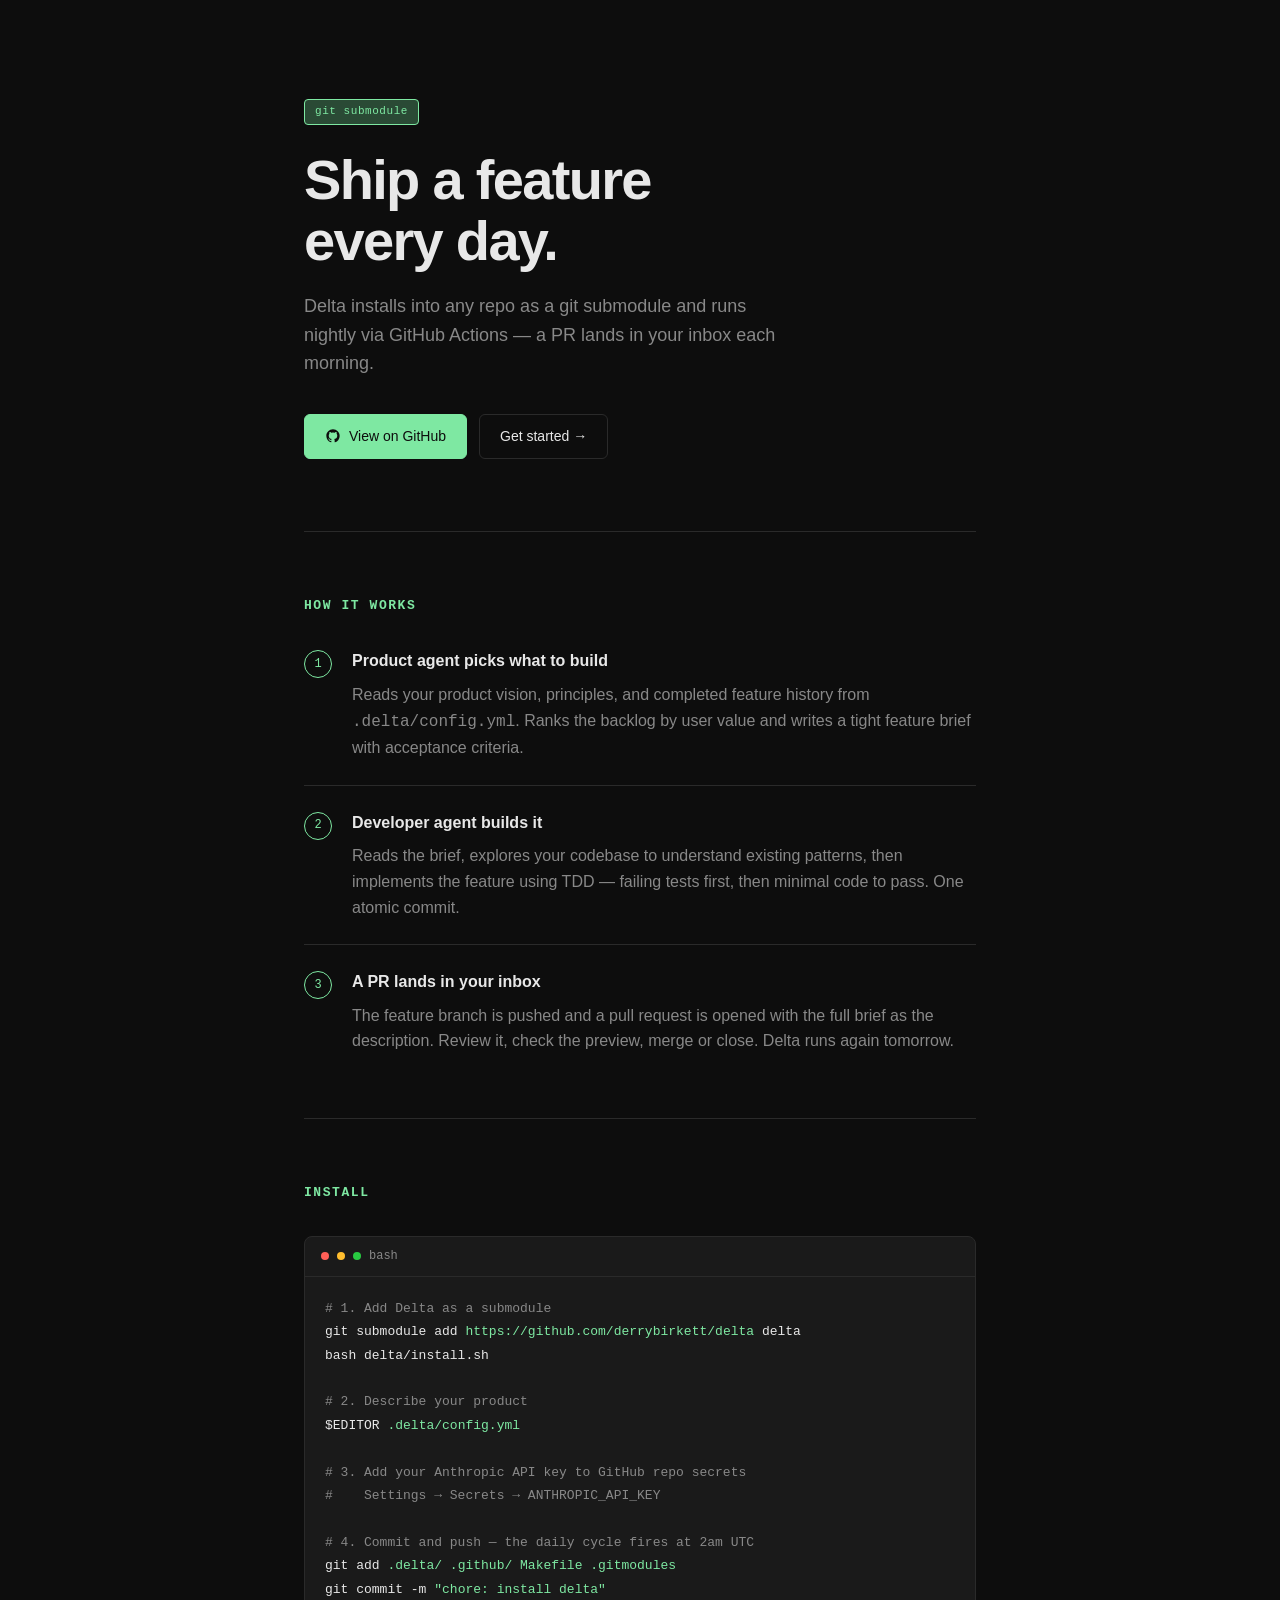
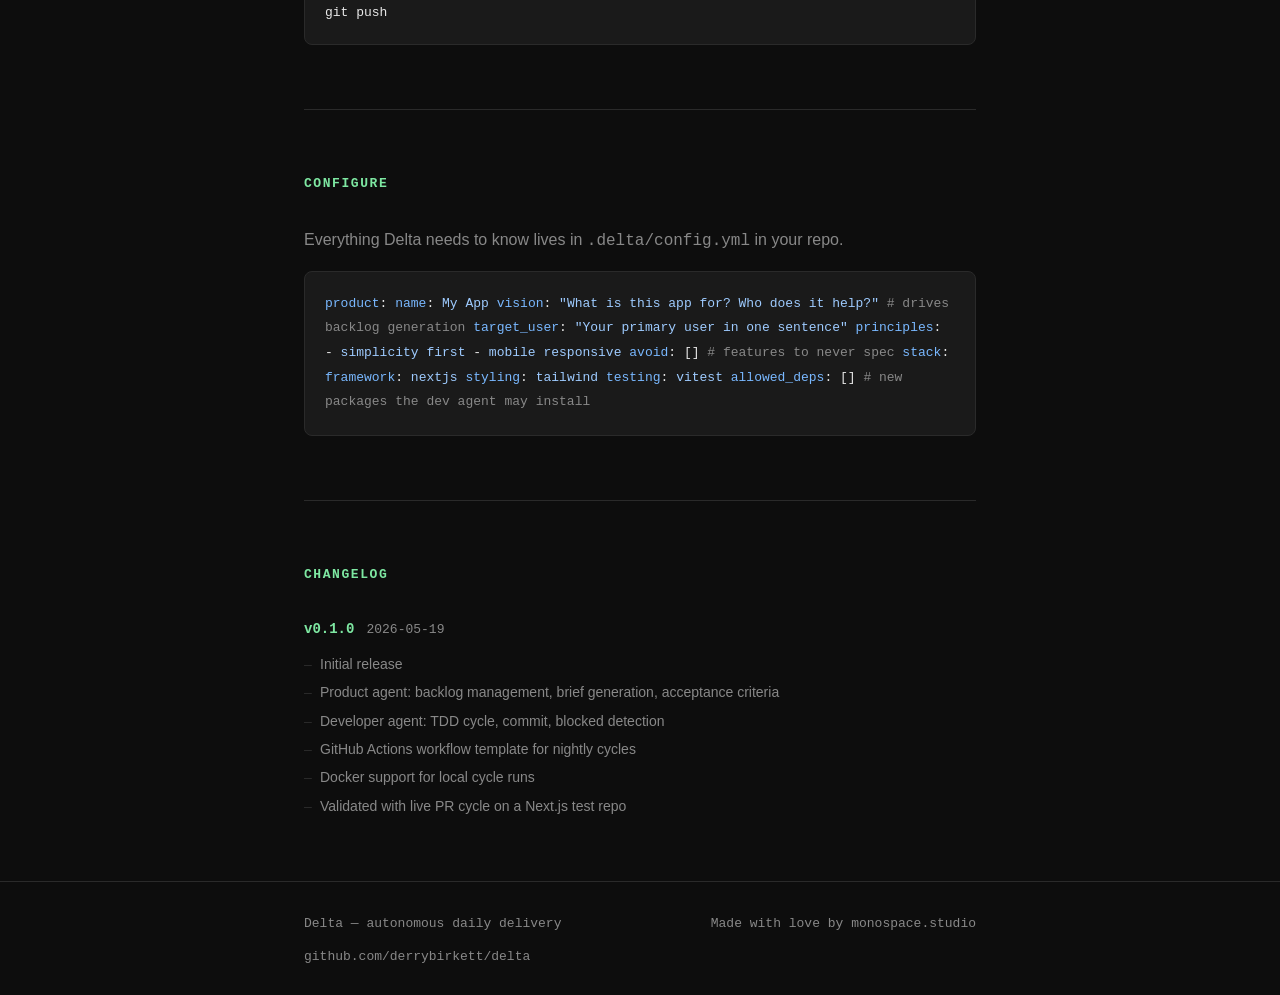
==== commit 45d5f46a: "deploy: 4c57d5e243e250e6be2d8b48a7a32c604dcc71f6" ====
--- a/index.html
+++ b/index.html
@@ -5,7 +5,7 @@
   <meta name="viewport" content="width=device-width, initial-scale=1.0">
   <meta name="description" content="An autonomous agent crew that ships one feature per day. Installs into any repo as a git submodule.">
   <title>Delta — Autonomous daily feature delivery</title>
-  <link rel="stylesheet" href="style.css">
+  <link rel="stylesheet" href="style.css?v=2">
 </head>
 <body>
 
@@ -128,6 +128,7 @@
 <footer>
   <div class="container" style="display:flex;justify-content:space-between;align-items:center;flex-wrap:wrap;gap:12px;width:100%">
     <span>Delta — autonomous daily delivery</span>
+    <span>Made with love by <a href="https://monospace.studio">monospace.studio</a></span>
     <a href="https://github.com/derrybirkett/delta">github.com/derrybirkett/delta</a>
   </div>
 </footer>
